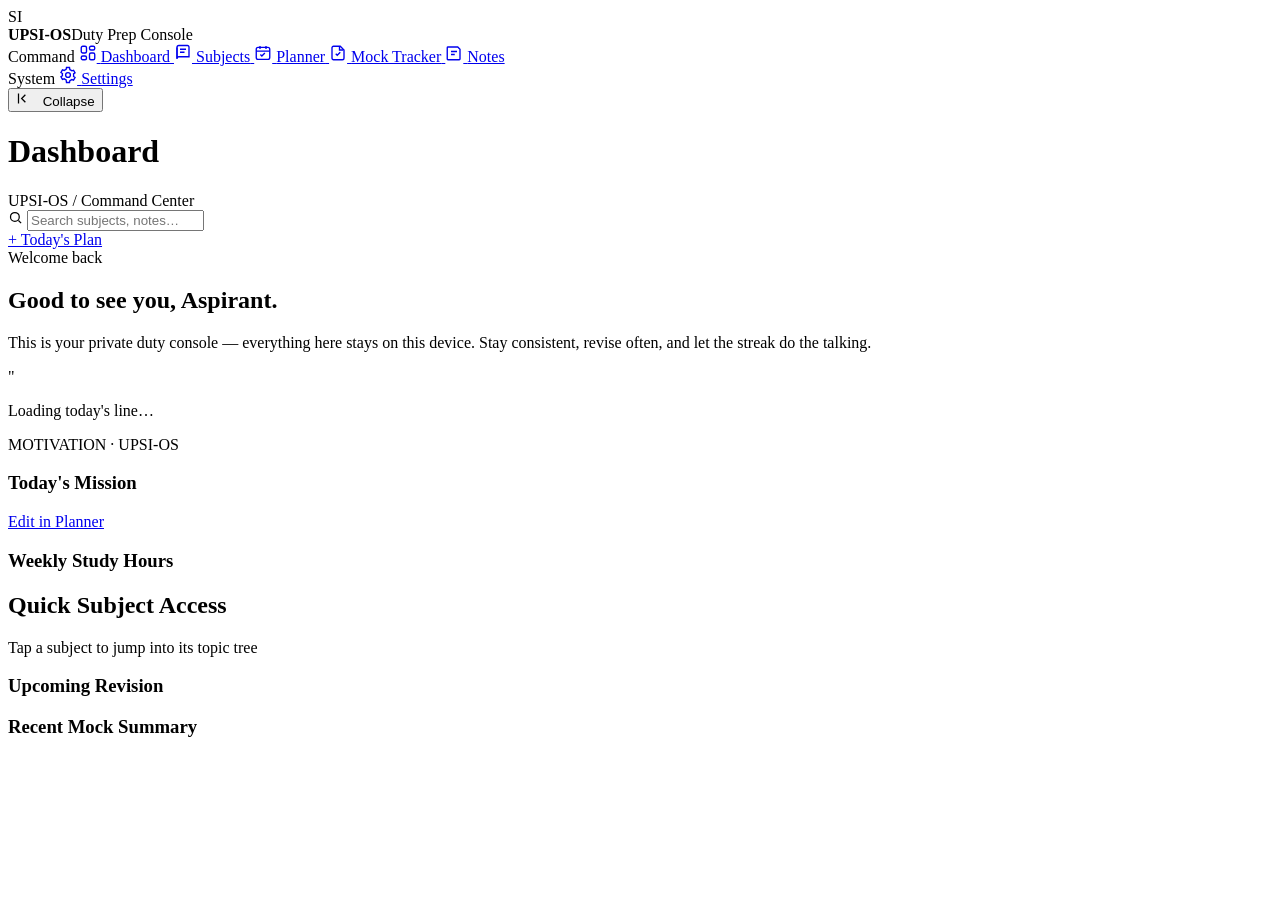
==== index.html @ 26bcea8f "Add files via upload" ====
<!DOCTYPE html>
<html lang="en">
<head>
<meta charset="UTF-8" />
<meta name="viewport" content="width=device-width, initial-scale=1.0" />
<title>Dashboard · UPSI-OS</title>
<meta name="description" content="UPSI-OS — an offline command center for UP SI exam preparation." />
<link rel="stylesheet" href="css/style.css" />
<link rel="stylesheet" href="css/dashboard.css" />
</head>
<body>

<div class="app-shell">

  <!-- ============================ SIDEBAR ============================ -->
  <aside class="sidebar">
    <div class="brand">
      <div class="brand-mark">SI</div>
      <div class="brand-text"><strong>UPSI-OS</strong><span>Duty Prep Console</span></div>
    </div>

    <nav class="nav-group">
      <span class="nav-label">Command</span>
      <a class="nav-link active" href="index.html">
        <span class="icon-wrap"></span>
        <span class="icon">
          <svg viewBox="0 0 24 24" width="18" height="18" fill="none" stroke="currentColor" stroke-width="1.8"><rect x="3" y="3" width="7" height="9" rx="2"/><rect x="14" y="3" width="7" height="5" rx="2"/><rect x="14" y="12" width="7" height="9" rx="2"/><rect x="3" y="16" width="7" height="5" rx="2"/></svg>
        </span>
        <span>Dashboard</span>
      </a>
      <a class="nav-link" href="subjects.html">
        <span class="icon"><svg viewBox="0 0 24 24" width="18" height="18" fill="none" stroke="currentColor" stroke-width="1.8"><path d="M4 19.5A2.5 2.5 0 0 1 6.5 17H20V4a2 2 0 0 0-2-2H6.5A2.5 2.5 0 0 0 4 4.5v15Z"/><path d="M4 19.5V4.5"/><path d="M8 7h8M8 11h6"/></svg></span>
        <span>Subjects</span>
      </a>
      <a class="nav-link" href="planner.html">
        <span class="icon"><svg viewBox="0 0 24 24" width="18" height="18" fill="none" stroke="currentColor" stroke-width="1.8"><rect x="3" y="4.5" width="18" height="16" rx="2.5"/><path d="M8 2.5v4M16 2.5v4M3 9.5h18"/><path d="m8.5 14 2 2 4-4"/></svg></span>
        <span>Planner</span>
      </a>
      <a class="nav-link" href="mock.html">
        <span class="icon"><svg viewBox="0 0 24 24" width="18" height="18" fill="none" stroke="currentColor" stroke-width="1.8"><path d="M4 19V5a2 2 0 0 1 2-2h9l5 5v11a2 2 0 0 1-2 2H6a2 2 0 0 1-2-2Z"/><path d="M14 3v5h5M9 13l2 2 4-4"/></svg></span>
        <span>Mock Tracker</span>
      </a>
      <a class="nav-link" href="notes.html">
        <span class="icon"><svg viewBox="0 0 24 24" width="18" height="18" fill="none" stroke="currentColor" stroke-width="1.8"><path d="M4 4h13l3 3v13a1 1 0 0 1-1 1H4a1 1 0 0 1-1-1V5a1 1 0 0 1 1-1Z"/><path d="M8 10h8M8 14h5"/></svg></span>
        <span>Notes</span>
      </a>
    </nav>

    <nav class="nav-group">
      <span class="nav-label">System</span>
      <a class="nav-link" href="settings.html">
        <span class="icon"><svg viewBox="0 0 24 24" width="18" height="18" fill="none" stroke="currentColor" stroke-width="1.8"><circle cx="12" cy="12" r="3.2"/><path d="M19.4 13.5a7.9 7.9 0 0 0 0-3l2-1.4-2-3.4-2.3.7a8 8 0 0 0-2.6-1.5L14 2h-4l-.5 2.4a8 8 0 0 0-2.6 1.5l-2.3-.7-2 3.4 2 1.4a7.9 7.9 0 0 0 0 3l-2 1.4 2 3.4 2.3-.7c.77.65 1.65 1.16 2.6 1.5L10 22h4l.5-2.4a8 8 0 0 0 2.6-1.5l2.3.7 2-3.4-2-1.4Z"/></svg></span>
        <span>Settings</span>
      </a>
    </nav>

    <div class="sidebar-footer">
      <button class="sidebar-collapse-btn">
        <svg viewBox="0 0 24 24" width="15" height="15" fill="none" stroke="currentColor" stroke-width="2"><path d="M15 18l-6-6 6-6M4 4v16"/></svg>
        <span class="collapse-label" style="margin-left:8px">Collapse</span>
      </button>
    </div>
  </aside>

  <!-- ============================ TOPBAR ============================= -->
  <header class="topbar">
    <div class="topbar-title">
      <h1>Dashboard</h1>
      <span class="breadcrumb">UPSI-OS / Command Center</span>
    </div>
    <div class="topbar-actions">
      <div class="topbar-search">
        <svg viewBox="0 0 24 24" width="15" height="15" fill="none" stroke="currentColor" stroke-width="2"><circle cx="11" cy="11" r="7"/><path d="m21 21-4.3-4.3"/></svg>
        <input type="search" placeholder="Search subjects, notes…" onkeydown="if(event.key==='Enter'){location.href='subjects.html'}" />
      </div>
      <a href="planner.html" class="btn btn-primary btn-sm">+ Today's Plan</a>
    </div>
  </header>

  <!-- ============================ MAIN =============================== -->
  <main class="main page-fade">

    <div class="dash-hero">
      <div class="card hero-welcome">
        <span class="eyebrow">Welcome back</span>
        <h2>Good to see you, <span data-hero-name>Aspirant</span>.</h2>
        <p>This is your private duty console — everything here stays on this device. Stay consistent, revise often, and let the streak do the talking.</p>
        <div class="countdown" data-countdown></div>
      </div>
      <div class="card quote-card">
        <span class="mark">"</span>
        <p data-quote-text>Loading today's line…</p>
        <span>MOTIVATION · UPSI-OS</span>
      </div>
    </div>

    <div class="section">
      <div class="grid grid-4 stat-row" data-stat-row></div>
    </div>

    <div class="grid grid-2 section">
      <div class="card mission-card">
        <div class="card-title">
          <h3>Today's Mission</h3>
          <a class="btn btn-ghost btn-sm" href="planner.html">Edit in Planner</a>
        </div>
        <ul data-mission-list></ul>
      </div>

      <div class="card">
        <div class="card-title"><h3>Weekly Study Hours</h3></div>
        <div class="weekly-bars" data-weekly-bars></div>
      </div>
    </div>

    <div class="section">
      <div class="section-head">
        <h2>Quick Subject Access</h2>
        <span class="hint">Tap a subject to jump into its topic tree</span>
      </div>
      <div class="grid grid-3 subject-quick-grid" data-subject-quick-grid></div>
    </div>

    <div class="grid grid-2 section">
      <div class="card">
        <div class="card-title"><h3>Upcoming Revision</h3></div>
        <div class="revision-list" data-revision-list></div>
      </div>
      <div class="card" data-mock-summary>
        <div class="card-title"><h3>Recent Mock Summary</h3></div>
      </div>
    </div>

  </main>

  <!-- ============================ STATUSBAR =========================== -->
  <footer class="statusbar" data-statusbar></footer>

</div>

<script src="js/storage.js"></script>
<script src="js/app.js"></script>
<script src="js/dashboard.js"></script>
</body>
</html>
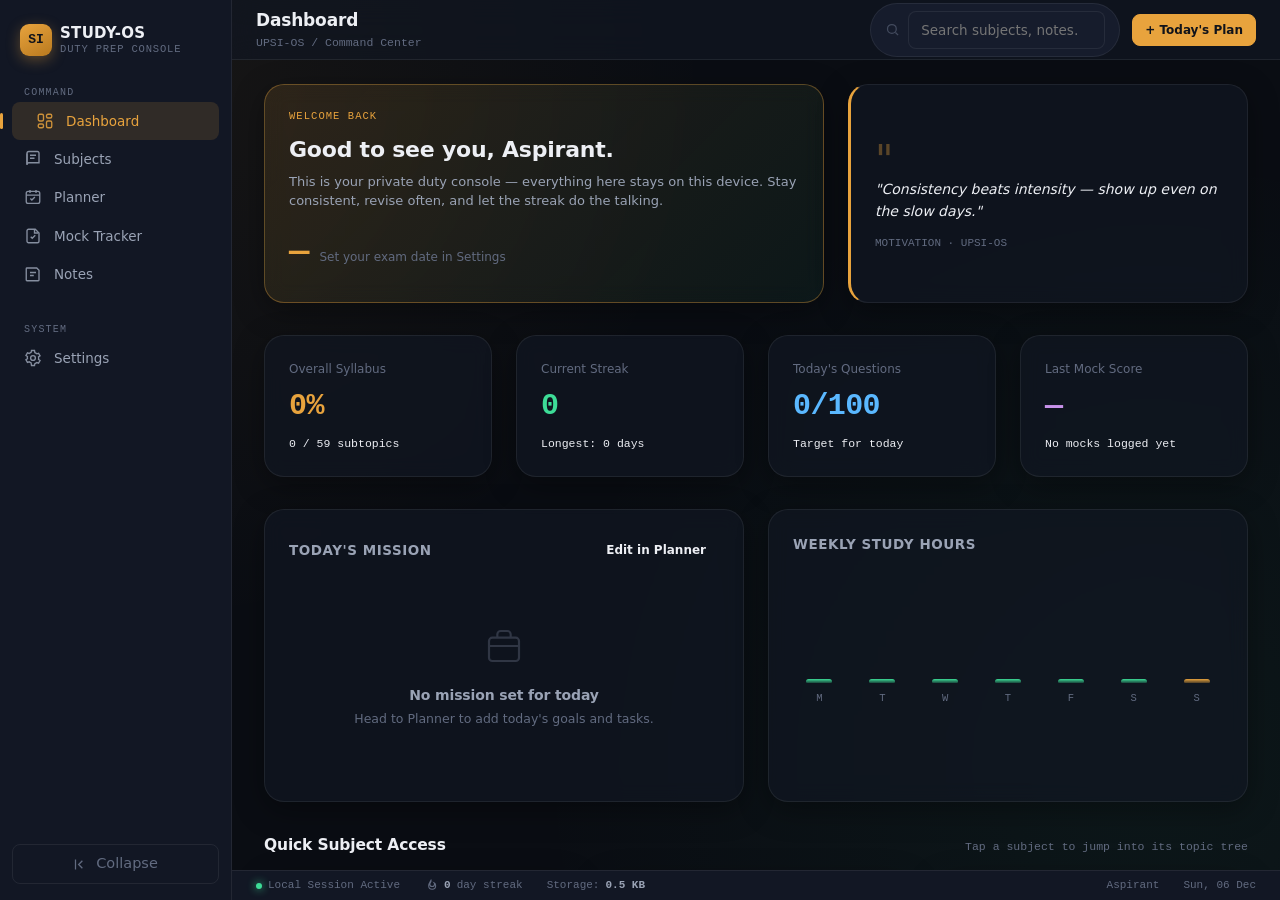
==== commit 33049411: "Add files via upload" ====
--- a/index.html
+++ b/index.html
@@ -16,7 +16,7 @@
   <aside class="sidebar">
     <div class="brand">
       <div class="brand-mark">SI</div>
-      <div class="brand-text"><strong>UPSI-OS</strong><span>Duty Prep Console</span></div>
+      <div class="brand-text"><strong>STUDY-OS</strong><span>Duty Prep Console</span></div>
     </div>
 
     <nav class="nav-group">
--- a/css/style.css
+++ b/css/style.css
@@ -0,0 +1,697 @@
+/* ==========================================================================
+   UPSI-OS · style.css
+   Core design tokens, reset, shell layout (sidebar / topbar / statusbar)
+   and shared component primitives (cards, buttons, inputs, badges, modals).
+   Fonts are system-stack only by design — the app must run with zero
+   network access, so no external font/CDN requests are ever made.
+   ========================================================================== */
+
+/* ---------------------------------------------------------------------- */
+/* 1. Design tokens                                                       */
+/* ---------------------------------------------------------------------- */
+:root {
+  /* Surfaces */
+  --bg-base: #0a0d13;
+  --bg-base-alt: #0d1119;
+  --bg-panel: #121724;
+  --bg-panel-raised: #161c2c;
+  --bg-glass: rgba(18, 23, 36, 0.66);
+  --bg-glass-strong: rgba(22, 28, 44, 0.82);
+  --bg-hover: rgba(255, 255, 255, 0.045);
+  --bg-active: rgba(255, 255, 255, 0.07);
+
+  /* Borders */
+  --border: rgba(255, 255, 255, 0.07);
+  --border-strong: rgba(255, 255, 255, 0.14);
+  --border-accent: rgba(232, 163, 61, 0.35);
+
+  /* Accents — a duty-roster palette: gold for command/priority,
+     teal for progress/completion, blue for information, red for gaps. */
+  --accent-gold: #e8a33d;
+  --accent-gold-dim: rgba(232, 163, 61, 0.14);
+  --accent-teal: #3ddc97;
+  --accent-teal-dim: rgba(61, 220, 151, 0.14);
+  --accent-blue: #5ab8ff;
+  --accent-blue-dim: rgba(90, 184, 255, 0.14);
+  --accent-red: #e5484d;
+  --accent-red-dim: rgba(229, 72, 77, 0.14);
+  --accent-purple: #c792ea;
+  --accent-purple-dim: rgba(199, 146, 234, 0.14);
+
+  /* Text */
+  --text-primary: #edeff4;
+  --text-secondary: #9aa3b5;
+  --text-muted: #626b80;
+  --text-on-accent: #10131a;
+
+  /* Typography — system stacks only (offline-safe) */
+  --font-display: "Segoe UI Semibold", "Segoe UI", -apple-system, system-ui, "Helvetica Neue", Arial, sans-serif;
+  --font-body: -apple-system, "Segoe UI", system-ui, Roboto, "Helvetica Neue", Arial, sans-serif;
+  --font-mono: "Cascadia Code", "Consolas", "SFMono-Regular", Menlo, "Liberation Mono", monospace;
+
+  /* Radii / spacing */
+  --radius-sm: 8px;
+  --radius-md: 14px;
+  --radius-lg: 20px;
+  --radius-pill: 999px;
+
+  --space-1: 4px;
+  --space-2: 8px;
+  --space-3: 12px;
+  --space-4: 16px;
+  --space-5: 24px;
+  --space-6: 32px;
+  --space-7: 48px;
+
+  /* Motion */
+  --ease-out: cubic-bezier(0.16, 1, 0.3, 1);
+  --dur-fast: 120ms;
+  --dur-med: 220ms;
+  --dur-slow: 420ms;
+
+  /* Shell dimensions */
+  --sidebar-w: 232px;
+  --sidebar-w-collapsed: 72px;
+  --topbar-h: 60px;
+  --statusbar-h: 30px;
+
+  --shadow-card: 0 8px 30px rgba(0, 0, 0, 0.35);
+  --shadow-pop: 0 16px 48px rgba(0, 0, 0, 0.5);
+}
+
+[data-theme="light"] {
+  --bg-base: #f3f2ee;
+  --bg-base-alt: #eceae4;
+  --bg-panel: #ffffff;
+  --bg-panel-raised: #ffffff;
+  --bg-glass: rgba(255, 255, 255, 0.72);
+  --bg-glass-strong: rgba(255, 255, 255, 0.88);
+  --bg-hover: rgba(10, 13, 19, 0.04);
+  --bg-active: rgba(10, 13, 19, 0.07);
+  --border: rgba(10, 13, 19, 0.09);
+  --border-strong: rgba(10, 13, 19, 0.16);
+  --text-primary: #191c22;
+  --text-secondary: #565f72;
+  --text-muted: #8890a0;
+  --text-on-accent: #10131a;
+  --shadow-card: 0 8px 30px rgba(20, 20, 30, 0.08);
+  --shadow-pop: 0 16px 48px rgba(20, 20, 30, 0.14);
+}
+
+/* ---------------------------------------------------------------------- */
+/* 2. Reset                                                                */
+/* ---------------------------------------------------------------------- */
+*, *::before, *::after { box-sizing: border-box; }
+html, body { height: 100%; }
+body {
+  margin: 0;
+  background: var(--bg-base);
+  background-image:
+    radial-gradient(circle at 12% 8%, rgba(232, 163, 61, 0.06), transparent 40%),
+    radial-gradient(circle at 90% 85%, rgba(61, 220, 151, 0.05), transparent 45%);
+  background-attachment: fixed;
+  color: var(--text-primary);
+  font-family: var(--font-body);
+  font-size: 14.5px;
+  line-height: 1.5;
+  -webkit-font-smoothing: antialiased;
+  overflow: hidden;
+}
+h1, h2, h3, h4, h5 { font-family: var(--font-display); margin: 0; letter-spacing: -0.01em; }
+p { margin: 0; }
+ul, ol { margin: 0; padding: 0; list-style: none; }
+button { font: inherit; color: inherit; }
+input, textarea, select, button { font-family: var(--font-body); }
+a { color: inherit; text-decoration: none; }
+::selection { background: var(--accent-gold-dim); color: var(--text-primary); }
+
+/* Scrollbars */
+::-webkit-scrollbar { width: 9px; height: 9px; }
+::-webkit-scrollbar-track { background: transparent; }
+::-webkit-scrollbar-thumb { background: var(--border-strong); border-radius: var(--radius-pill); }
+::-webkit-scrollbar-thumb:hover { background: var(--text-muted); }
+
+/* Reduced motion */
+@media (prefers-reduced-motion: reduce) {
+  *, *::before, *::after { animation-duration: 0.001ms !important; transition-duration: 0.001ms !important; }
+}
+
+/* Visible keyboard focus everywhere */
+:focus-visible {
+  outline: 2px solid var(--accent-gold);
+  outline-offset: 2px;
+  border-radius: 4px;
+}
+
+/* ---------------------------------------------------------------------- */
+/* 3. App shell                                                           */
+/* ---------------------------------------------------------------------- */
+.app-shell {
+  display: grid;
+  grid-template-columns: var(--sidebar-w) 1fr;
+  grid-template-rows: var(--topbar-h) 1fr var(--statusbar-h);
+  grid-template-areas:
+    "sidebar topbar"
+    "sidebar main"
+    "sidebar statusbar";
+  height: 100vh;
+  width: 100vw;
+  transition: grid-template-columns var(--dur-med) var(--ease-out);
+}
+.app-shell.sidebar-collapsed { grid-template-columns: var(--sidebar-w-collapsed) 1fr; }
+
+/* --- Sidebar --- */
+.sidebar {
+  grid-area: sidebar;
+  background: var(--bg-panel);
+  border-right: 1px solid var(--border);
+  display: flex;
+  flex-direction: column;
+  padding: var(--space-4) var(--space-3);
+  overflow: hidden;
+}
+.brand {
+  display: flex;
+  align-items: center;
+  gap: var(--space-2);
+  padding: var(--space-2) var(--space-2) var(--space-5);
+  white-space: nowrap;
+}
+.brand-mark {
+  width: 32px; height: 32px; flex: none;
+  border-radius: 9px;
+  background: linear-gradient(150deg, var(--accent-gold), #b97a1f);
+  display: flex; align-items: center; justify-content: center;
+  font-family: var(--font-mono); font-weight: 700; font-size: 13px;
+  color: var(--text-on-accent);
+  box-shadow: 0 4px 14px rgba(232, 163, 61, 0.35);
+}
+.brand-text { display: flex; flex-direction: column; line-height: 1.15; overflow: hidden; }
+.brand-text strong { font-family: var(--font-display); font-size: 15px; letter-spacing: 0.02em; }
+.brand-text span { font-size: 10.5px; color: var(--text-muted); font-family: var(--font-mono); text-transform: uppercase; letter-spacing: 0.08em; }
+
+.nav-group { margin-bottom: var(--space-5); }
+.nav-label {
+  font-family: var(--font-mono);
+  font-size: 10px;
+  letter-spacing: 0.12em;
+  text-transform: uppercase;
+  color: var(--text-muted);
+  padding: 0 var(--space-3);
+  margin-bottom: var(--space-2);
+  white-space: nowrap;
+}
+.nav-link {
+  display: flex;
+  align-items: center;
+  gap: var(--space-3);
+  padding: 9px var(--space-3);
+  border-radius: var(--radius-sm);
+  color: var(--text-secondary);
+  cursor: pointer;
+  font-size: 13.5px;
+  font-weight: 500;
+  white-space: nowrap;
+  transition: background var(--dur-fast) var(--ease-out), color var(--dur-fast) var(--ease-out);
+  position: relative;
+}
+.nav-link .icon { flex: none; width: 18px; height: 18px; opacity: 0.85; }
+.nav-link:hover { background: var(--bg-hover); color: var(--text-primary); }
+.nav-link.active { background: var(--accent-gold-dim); color: var(--accent-gold); }
+.nav-link.active::before {
+  content: "";
+  position: absolute; left: -12px; top: 50%; transform: translateY(-50%);
+  width: 3px; height: 16px; border-radius: var(--radius-pill);
+  background: var(--accent-gold);
+}
+.sidebar-footer { margin-top: auto; }
+.sidebar-collapse-btn {
+  display: flex; align-items: center; justify-content: center;
+  width: 100%; padding: var(--space-2);
+  border: 1px solid var(--border); background: transparent;
+  border-radius: var(--radius-sm); color: var(--text-muted); cursor: pointer;
+  transition: all var(--dur-fast) var(--ease-out);
+}
+.sidebar-collapse-btn:hover { color: var(--text-primary); border-color: var(--border-strong); }
+
+.app-shell.sidebar-collapsed .brand-text,
+.app-shell.sidebar-collapsed .nav-label,
+.app-shell.sidebar-collapsed .nav-link span,
+.app-shell.sidebar-collapsed .collapse-label { display: none; }
+.app-shell.sidebar-collapsed .nav-link { justify-content: center; }
+.app-shell.sidebar-collapsed .brand { justify-content: center; padding-inline: 0; }
+
+/* --- Topbar --- */
+.topbar {
+  grid-area: topbar;
+  display: flex; align-items: center; justify-content: space-between;
+  padding: 0 var(--space-5);
+  border-bottom: 1px solid var(--border);
+  background: var(--bg-glass);
+  backdrop-filter: blur(14px);
+  -webkit-backdrop-filter: blur(14px);
+}
+.topbar-title { display: flex; flex-direction: column; }
+.topbar-title h1 { font-size: 17px; }
+.topbar-title .breadcrumb { font-size: 11.5px; color: var(--text-muted); font-family: var(--font-mono); }
+.topbar-actions { display: flex; align-items: center; gap: var(--space-3); }
+.topbar-search {
+  display: flex; align-items: center; gap: var(--space-2);
+  background: var(--bg-panel-raised);
+  border: 1px solid var(--border);
+  border-radius: var(--radius-pill);
+  padding: 7px 14px;
+  min-width: 220px;
+  color: var(--text-muted);
+  transition: border-color var(--dur-fast);
+}
+.topbar-search:focus-within { border-color: var(--border-accent); }
+.topbar-search input { background: none; border: none; outline: none; color: var(--text-primary); width: 100%; font-size: 13px; }
+.topbar-search svg { flex: none; opacity: 0.6; }
+
+/* --- Statusbar (signature element) --- */
+.statusbar {
+  grid-area: statusbar;
+  display: flex; align-items: center; justify-content: space-between;
+  padding: 0 var(--space-5);
+  background: var(--bg-panel);
+  border-top: 1px solid var(--border);
+  font-family: var(--font-mono);
+  font-size: 11px;
+  color: var(--text-muted);
+}
+.statusbar-group { display: flex; align-items: center; gap: var(--space-5); }
+.statusbar-item { display: flex; align-items: center; gap: 6px; }
+.statusbar-dot { width: 6px; height: 6px; border-radius: 50%; background: var(--accent-teal); box-shadow: 0 0 8px var(--accent-teal); }
+.statusbar-item strong { color: var(--text-secondary); font-weight: 600; }
+
+/* --- Main --- */
+.main {
+  grid-area: main;
+  overflow-y: auto;
+  padding: var(--space-5) var(--space-6) var(--space-7);
+}
+.page-fade { animation: fadeUp var(--dur-slow) var(--ease-out) both; }
+@keyframes fadeUp { from { opacity: 0; transform: translateY(8px); } to { opacity: 1; transform: translateY(0); } }
+
+/* ---------------------------------------------------------------------- */
+/* 4. Layout helpers                                                       */
+/* ---------------------------------------------------------------------- */
+.grid { display: grid; gap: var(--space-5); }
+.grid-2 { grid-template-columns: repeat(2, 1fr); }
+.grid-3 { grid-template-columns: repeat(3, 1fr); }
+.grid-4 { grid-template-columns: repeat(4, 1fr); }
+.flex { display: flex; }
+.flex-col { display: flex; flex-direction: column; }
+.items-center { align-items: center; }
+.justify-between { justify-content: space-between; }
+.gap-2 { gap: var(--space-2); }
+.gap-3 { gap: var(--space-3); }
+.gap-4 { gap: var(--space-4); }
+.section { margin-bottom: var(--space-6); }
+.section-head { display: flex; align-items: baseline; justify-content: space-between; margin-bottom: var(--space-4); }
+.section-head h2 { font-size: 15.5px; }
+.section-head .hint { font-size: 11.5px; color: var(--text-muted); font-family: var(--font-mono); }
+.eyebrow {
+  font-family: var(--font-mono); font-size: 10.5px; letter-spacing: 0.1em; text-transform: uppercase;
+  color: var(--accent-gold); margin-bottom: var(--space-2); display: block;
+}
+
+/* ---------------------------------------------------------------------- */
+/* 5. Cards                                                                 */
+/* ---------------------------------------------------------------------- */
+.card {
+  background: var(--bg-glass);
+  border: 1px solid var(--border);
+  border-radius: var(--radius-lg);
+  padding: var(--space-5);
+  backdrop-filter: blur(10px);
+  -webkit-backdrop-filter: blur(10px);
+  box-shadow: var(--shadow-card);
+  transition: transform var(--dur-med) var(--ease-out), border-color var(--dur-med) var(--ease-out);
+}
+.card:hover { border-color: var(--border-strong); }
+.card.lift:hover { transform: translateY(-3px); }
+.card-compact { padding: var(--space-4); }
+.card-title { display: flex; align-items: center; justify-content: space-between; margin-bottom: var(--space-3); }
+.card-title h3 { font-size: 13.5px; color: var(--text-secondary); font-weight: 600; text-transform: uppercase; letter-spacing: 0.04em; }
+
+.stat-card { display: flex; flex-direction: column; gap: 6px; }
+.stat-card .stat-value { font-family: var(--font-mono); font-size: 30px; font-weight: 700; letter-spacing: -0.02em; }
+.stat-card .stat-label { font-size: 12px; color: var(--text-muted); }
+.stat-card .stat-delta { font-size: 11.5px; font-family: var(--font-mono); }
+.stat-delta.up { color: var(--accent-teal); }
+.stat-delta.down { color: var(--accent-red); }
+
+/* ---------------------------------------------------------------------- */
+/* 6. Buttons                                                               */
+/* ---------------------------------------------------------------------- */
+.btn {
+  display: inline-flex; align-items: center; justify-content: center; gap: 8px;
+  padding: 9px 16px;
+  border-radius: var(--radius-sm);
+  border: 1px solid var(--border);
+  background: var(--bg-panel-raised);
+  color: var(--text-primary);
+  font-size: 13px; font-weight: 600;
+  cursor: pointer;
+  transition: all var(--dur-fast) var(--ease-out);
+}
+.btn:hover { border-color: var(--border-strong); background: var(--bg-hover); transform: translateY(-1px); }
+.btn:active { transform: translateY(0); }
+.btn-primary { background: var(--accent-gold); border-color: var(--accent-gold); color: var(--text-on-accent); }
+.btn-primary:hover { background: #f2ae48; box-shadow: 0 6px 18px rgba(232, 163, 61, 0.3); }
+.btn-ghost { background: transparent; border-color: transparent; }
+.btn-ghost:hover { background: var(--bg-hover); }
+.btn-danger { background: var(--accent-red-dim); border-color: rgba(229,72,77,0.3); color: var(--accent-red); }
+.btn-danger:hover { background: rgba(229,72,77,0.22); }
+.btn-sm { padding: 6px 12px; font-size: 12px; }
+.btn-icon { width: 34px; height: 34px; padding: 0; border-radius: var(--radius-sm); }
+.btn:disabled { opacity: 0.45; cursor: not-allowed; transform: none; }
+
+/* ---------------------------------------------------------------------- */
+/* 7. Forms                                                                 */
+/* ---------------------------------------------------------------------- */
+.field { display: flex; flex-direction: column; gap: 6px; margin-bottom: var(--space-4); }
+.field label { font-size: 12px; color: var(--text-secondary); font-weight: 600; }
+.field .field-hint { font-size: 11px; color: var(--text-muted); }
+input[type="text"], input[type="number"], input[type="date"], input[type="search"], textarea, select {
+  background: var(--bg-panel-raised);
+  border: 1px solid var(--border);
+  border-radius: var(--radius-sm);
+  padding: 10px 12px;
+  color: var(--text-primary);
+  font-size: 13.5px;
+  outline: none;
+  transition: border-color var(--dur-fast) var(--ease-out);
+  width: 100%;
+}
+textarea { resize: vertical; min-height: 90px; font-family: var(--font-body); line-height: 1.6; }
+input:focus, textarea:focus, select:focus { border-color: var(--accent-gold); }
+input[type="checkbox"] {
+  appearance: none; width: 18px; height: 18px; border-radius: 5px;
+  border: 1.5px solid var(--border-strong); background: var(--bg-panel-raised);
+  cursor: pointer; display: inline-flex; align-items: center; justify-content: center;
+  transition: all var(--dur-fast) var(--ease-out); flex: none;
+}
+input[type="checkbox"]:checked { background: var(--accent-teal); border-color: var(--accent-teal); }
+input[type="checkbox"]:checked::after {
+  content: ""; width: 5px; height: 9px; border: solid var(--text-on-accent); border-width: 0 2px 2px 0;
+  transform: rotate(45deg) translate(-1px, -1px);
+}
+input[type="range"] { -webkit-appearance: none; height: 4px; background: var(--border-strong); border-radius: var(--radius-pill); }
+input[type="range"]::-webkit-slider-thumb {
+  -webkit-appearance: none; width: 16px; height: 16px; border-radius: 50%;
+  background: var(--accent-gold); cursor: pointer; box-shadow: 0 0 0 4px var(--accent-gold-dim);
+}
+select { appearance: none; cursor: pointer; }
+
+/* ---------------------------------------------------------------------- */
+/* 8. Badges / pills / progress                                            */
+/* ---------------------------------------------------------------------- */
+.badge {
+  display: inline-flex; align-items: center; gap: 5px;
+  padding: 3px 10px; border-radius: var(--radius-pill);
+  font-size: 10.5px; font-weight: 700; letter-spacing: 0.03em; text-transform: uppercase;
+  font-family: var(--font-mono);
+}
+.badge-high { background: var(--accent-red-dim); color: var(--accent-red); }
+.badge-medium { background: var(--accent-gold-dim); color: var(--accent-gold); }
+.badge-low { background: var(--accent-blue-dim); color: var(--accent-blue); }
+.badge-done { background: var(--accent-teal-dim); color: var(--accent-teal); }
+.badge-neutral { background: var(--bg-hover); color: var(--text-muted); }
+
+.progress-track {
+  width: 100%; height: 8px; border-radius: var(--radius-pill);
+  background: var(--bg-hover); overflow: hidden; position: relative;
+}
+.progress-fill {
+  height: 100%; border-radius: var(--radius-pill);
+  background: linear-gradient(90deg, var(--accent-gold), var(--accent-teal));
+  transition: width var(--dur-slow) var(--ease-out);
+}
+.progress-track.thin { height: 5px; }
+
+/* ---------------------------------------------------------------------- */
+/* 9. Modal / toast                                                        */
+/* ---------------------------------------------------------------------- */
+.modal-overlay {
+  position: fixed; inset: 0; background: rgba(6, 8, 12, 0.6);
+  backdrop-filter: blur(4px);
+  display: flex; align-items: center; justify-content: center;
+  z-index: 200; opacity: 0; pointer-events: none;
+  transition: opacity var(--dur-med) var(--ease-out);
+}
+.modal-overlay.open { opacity: 1; pointer-events: auto; }
+.modal {
+  background: var(--bg-panel-raised); border: 1px solid var(--border-strong);
+  border-radius: var(--radius-lg); box-shadow: var(--shadow-pop);
+  width: min(520px, 90vw); max-height: 85vh; overflow-y: auto;
+  padding: var(--space-5);
+  transform: translateY(12px) scale(0.98); transition: transform var(--dur-med) var(--ease-out);
+}
+.modal-overlay.open .modal { transform: translateY(0) scale(1); }
+.modal-head { display: flex; align-items: center; justify-content: space-between; margin-bottom: var(--space-4); }
+.modal-head h3 { font-size: 16px; }
+
+.toast-stack { position: fixed; bottom: calc(var(--statusbar-h) + 16px); right: 20px; display: flex; flex-direction: column; gap: 8px; z-index: 300; }
+.toast {
+  background: var(--bg-panel-raised); border: 1px solid var(--border-strong);
+  border-left: 3px solid var(--accent-teal); border-radius: var(--radius-sm);
+  padding: 10px 16px; font-size: 12.5px; box-shadow: var(--shadow-pop);
+  animation: toastIn var(--dur-med) var(--ease-out) both;
+}
+.toast.error { border-left-color: var(--accent-red); }
+@keyframes toastIn { from { opacity: 0; transform: translateX(16px); } to { opacity: 1; transform: translateX(0); } }
+
+/* ---------------------------------------------------------------------- */
+/* 10. Empty states                                                         */
+/* ---------------------------------------------------------------------- */
+.empty-state {
+  display: flex; flex-direction: column; align-items: center; justify-content: center;
+  text-align: center; padding: var(--space-7) var(--space-4); color: var(--text-muted);
+}
+.empty-state .icon { opacity: 0.4; margin-bottom: var(--space-3); }
+.empty-state h4 { color: var(--text-secondary); font-size: 14px; margin-bottom: 4px; }
+.empty-state p { font-size: 12.5px; max-width: 320px; }
+
+/* ---------------------------------------------------------------------- */
+/* 11. Utility                                                              */
+/* ---------------------------------------------------------------------- */
+.text-muted { color: var(--text-muted); }
+.text-secondary { color: var(--text-secondary); }
+.mono { font-family: var(--font-mono); }
+.divider { height: 1px; background: var(--border); border: none; margin: var(--space-4) 0; }
+.chip {
+  display: inline-flex; align-items: center; gap: 6px; padding: 5px 12px;
+  border-radius: var(--radius-pill); border: 1px solid var(--border); font-size: 11.5px;
+  background: var(--bg-panel-raised); cursor: pointer; transition: all var(--dur-fast);
+}
+.chip:hover { border-color: var(--border-strong); }
+.chip.active { background: var(--accent-gold-dim); border-color: var(--border-accent); color: var(--accent-gold); }
+
+/* ---------------------------------------------------------------------- */
+/* 12. Responsive                                                          */
+/* ---------------------------------------------------------------------- */
+@media (max-width: 1100px) {
+  .grid-4 { grid-template-columns: repeat(2, 1fr); }
+  .grid-3 { grid-template-columns: repeat(2, 1fr); }
+}
+@media (max-width: 860px) {
+  :root { --sidebar-w: 72px; }
+  .brand-text, .nav-label, .nav-link span, .collapse-label { display: none; }
+  .nav-link { justify-content: center; }
+  .brand { justify-content: center; padding-inline: 0; }
+  .grid-2, .grid-3, .grid-4 { grid-template-columns: 1fr; }
+  .topbar-search { min-width: 140px; }
+}
+
+/* ---------------------------------------------------------------------- */
+/* 13. Notes page                                                          */
+/* ---------------------------------------------------------------------- */
+.notes-layout {
+  display: grid;
+  grid-template-columns: 300px 1fr;
+  gap: var(--space-5);
+  height: calc(100vh - var(--topbar-h) - var(--statusbar-h) - var(--space-5) * 2 - var(--space-7));
+  min-height: 480px;
+}
+.notes-list-panel { display: flex; flex-direction: column; overflow: hidden; padding: var(--space-4); }
+.notes-list { overflow-y: auto; display: flex; flex-direction: column; gap: 6px; margin-top: var(--space-3); flex: 1; }
+.note-list-item {
+  padding: 10px 12px; border-radius: var(--radius-sm); cursor: pointer;
+  border: 1px solid transparent; transition: all var(--dur-fast) var(--ease-out);
+}
+.note-list-item:hover { background: var(--bg-hover); }
+.note-list-item.active { background: var(--accent-gold-dim); border-color: var(--border-accent); }
+.note-list-item h5 { font-size: 12.5px; margin-bottom: 3px; white-space: nowrap; overflow: hidden; text-overflow: ellipsis; }
+.note-list-item p { font-size: 11px; color: var(--text-muted); white-space: nowrap; overflow: hidden; text-overflow: ellipsis; }
+.note-list-item .meta { display: flex; align-items: center; justify-content: space-between; margin-top: 6px; }
+.note-list-item .meta time { font-size: 10px; color: var(--text-muted); font-family: var(--font-mono); }
+
+.notes-editor-panel { display: flex; flex-direction: column; padding: var(--space-5); overflow: hidden; }
+.notes-editor-head { display: flex; align-items: center; gap: var(--space-3); margin-bottom: var(--space-3); }
+.notes-editor-head input[type="text"] { font-family: var(--font-display); font-size: 17px; font-weight: 600; border: none; background: none; padding: 6px 0; }
+.notes-editor-head input[type="text"]:focus { border: none; }
+.notes-toolbar { display: flex; align-items: center; gap: 6px; padding: 8px 0; border-bottom: 1px solid var(--border); margin-bottom: var(--space-3); }
+.notes-toolbar button {
+  width: 30px; height: 30px; border-radius: 6px; border: 1px solid transparent; background: transparent;
+  color: var(--text-secondary); cursor: pointer; font-weight: 700; font-size: 13px; display: flex; align-items: center; justify-content: center;
+  transition: all var(--dur-fast);
+}
+.notes-toolbar button:hover { background: var(--bg-hover); color: var(--text-primary); }
+.notes-toolbar button.active { background: var(--accent-gold-dim); color: var(--accent-gold); }
+.notes-toolbar .sep { width: 1px; height: 18px; background: var(--border); margin: 0 4px; }
+.note-body {
+  flex: 1; outline: none; overflow-y: auto; font-size: 13.5px; line-height: 1.75;
+  padding-right: 4px;
+}
+.note-body:empty::before { content: attr(data-placeholder); color: var(--text-muted); }
+.note-body b, .note-body strong { color: var(--text-primary); }
+.note-body ul { list-style: disc; padding-left: 22px; margin: 8px 0; }
+.note-body ul li { display: list-item; }
+
+@media (max-width: 900px) {
+  .notes-layout { grid-template-columns: 1fr; height: auto; }
+  .notes-list-panel { max-height: 260px; }
+}
+
+/* ---------------------------------------------------------------------- */
+/* 14. Settings page                                                       */
+/* ---------------------------------------------------------------------- */
+.settings-layout { grid-template-columns: 240px 1fr; align-items: start; }
+.settings-nav { display: flex; flex-direction: column; gap: 4px; padding: var(--space-3); position: sticky; top: 0; }
+.settings-nav button {
+  text-align: left; padding: 9px 12px; border-radius: var(--radius-sm); border: none;
+  background: transparent; color: var(--text-secondary); cursor: pointer; font-size: 13px; font-weight: 500;
+  transition: all var(--dur-fast);
+}
+.settings-nav button:hover { background: var(--bg-hover); color: var(--text-primary); }
+.settings-nav button.active { background: var(--accent-gold-dim); color: var(--accent-gold); }
+.settings-panel { display: none; }
+.settings-panel.active { display: block; animation: fadeUp var(--dur-med) var(--ease-out) both; }
+.settings-row { display: flex; align-items: center; justify-content: space-between; padding: var(--space-4) 0; border-bottom: 1px solid var(--border); gap: var(--space-4); }
+.settings-row:last-child { border-bottom: none; }
+.settings-row-text h4 { font-size: 13.5px; margin-bottom: 3px; }
+.settings-row-text p { font-size: 12px; color: var(--text-muted); max-width: 380px; }
+.theme-toggle { display: flex; gap: 8px; }
+.theme-option {
+  width: 56px; height: 40px; border-radius: 10px; cursor: pointer; border: 2px solid var(--border);
+  display: flex; align-items: center; justify-content: center; transition: all var(--dur-fast);
+}
+.theme-option.active { border-color: var(--accent-gold); }
+.theme-option.dark-swatch { background: linear-gradient(135deg, #11151f, #1c2233); }
+.theme-option.light-swatch { background: linear-gradient(135deg, #f3f2ee, #ffffff); }
+.storage-bar-wrap { margin-top: var(--space-4); }
+.storage-breakdown { display: flex; flex-direction: column; gap: 8px; margin-top: var(--space-4); }
+.storage-breakdown-row { display: flex; align-items: center; justify-content: space-between; font-size: 12px; }
+.storage-breakdown-row .key-dot { width: 8px; height: 8px; border-radius: 50%; display: inline-block; margin-right: 8px; }
+.danger-zone { border: 1px solid rgba(229,72,77,0.3); background: rgba(229,72,77,0.04); }
+
+@media (max-width: 900px) {
+  .settings-layout { grid-template-columns: 1fr; }
+  .settings-nav { flex-direction: row; overflow-x: auto; position: static; }
+}
+
+/* ---------------------------------------------------------------------- */
+/* 15. Subjects page - manage subject/topic/subtopic CRUD                  */
+/* ---------------------------------------------------------------------- */
+.color-swatch-row { display: flex; flex-wrap: wrap; gap: 10px; }
+.color-swatch {
+  width: 32px; height: 32px; border-radius: 50%; cursor: pointer;
+  border: 2px solid transparent; box-shadow: inset 0 0 0 2px rgba(0,0,0,0.15);
+  transition: all var(--dur-fast) var(--ease-out);
+}
+.color-swatch.selected { border-color: var(--text-primary); transform: scale(1.12); }
+
+.subject-progress-head-row { display: flex; align-items: center; justify-content: space-between; margin-bottom: 8px; gap: var(--space-3); }
+.subject-progress-actions { display: flex; align-items: center; gap: 8px; flex: none; }
+
+.add-subtopic-row { display: flex; gap: 8px; margin-top: 8px; }
+.add-subtopic-row input { flex: 1; padding: 7px 10px; font-size: 12.5px; }
+.add-subtopic-row button { flex: none; }
+
+.topic-card-head-actions { display: flex; align-items: center; gap: 4px; }
+
+/* ---------------------------------------------------------------------- */
+/* 16. Revision scheduling — new feature for date tracking                 */
+/* ---------------------------------------------------------------------- */
+.subtopic-overdue {
+  border-color: rgba(229, 72, 77, 0.4) !important;
+  background: rgba(229, 72, 77, 0.04) !important;
+}
+.subtopic-overdue .revision-date-input {
+  border-color: var(--accent-red) !important;
+}
+
+.revision-date-input {
+  min-width: 0;
+  font-family: var(--font-mono);
+  font-size: 11px;
+  padding: 4px 6px;
+  height: 26px;
+  background: var(--bg-panel);
+  border: 1px solid var(--border);
+  border-radius: var(--radius-sm);
+  color: var(--text-primary);
+  outline: none;
+  transition: border-color var(--dur-fast);
+}
+.revision-date-input:focus {
+  border-color: var(--accent-gold);
+}
+
+.revision-row.overdue {
+  border-left: 3px solid var(--accent-red);
+  margin-bottom: 6px;
+}
+.revision-row.overdue span:first-child {
+  color: var(--accent-red);
+}
+
+.revision-schedule-list .task-row {
+  display: flex;
+  align-items: center;
+  gap: 10px;
+  padding: 8px 10px;
+  border-radius: var(--radius-sm);
+  background: var(--bg-panel-raised);
+  border: 1px solid var(--border);
+}
+
+/* ---------------------------------------------------------------------- */
+/* 17. Collapsible topics                                                   */
+/* ---------------------------------------------------------------------- */
+.topic-header {
+  cursor: pointer;
+  user-select: none;
+  -webkit-user-select: none;
+}
+.topic-header .chevron {
+  flex: none;
+  color: var(--text-muted);
+  transition: transform var(--dur-med) var(--ease-out);
+}
+.topic-header .chevron.open {
+  transform: rotate(180deg);
+}
+.topic-body {
+  overflow: hidden;
+  max-height: 2000px;
+  opacity: 1;
+  transition: max-height var(--dur-med) var(--ease-out),
+              opacity var(--dur-med) var(--ease-out),
+              padding-top var(--dur-med) var(--ease-out),
+              padding-bottom var(--dur-med) var(--ease-out),
+              margin-top var(--dur-med) var(--ease-out),
+              margin-bottom var(--dur-med) var(--ease-out);
+}
+.topic-body.collapsed {
+  max-height: 0;
+  opacity: 0;
+  padding-top: 0 !important;
+  padding-bottom: 0 !important;
+  margin-top: 0 !important;
+  margin-bottom: 0 !important;
+  pointer-events: none;
+}
--- a/css/dashboard.css
+++ b/css/dashboard.css
@@ -0,0 +1,90 @@
+/* ==========================================================================
+   UPSI-OS · dashboard.css
+   ========================================================================== */
+
+.dash-hero {
+  display: grid;
+  grid-template-columns: 1.4fr 1fr;
+  gap: var(--space-5);
+  margin-bottom: var(--space-6);
+}
+
+.hero-welcome {
+  background: linear-gradient(135deg, rgba(232,163,61,0.12), rgba(61,220,151,0.05));
+  border: 1px solid var(--border-accent);
+}
+.hero-welcome h2 { font-size: 22px; margin-bottom: 6px; }
+.hero-welcome p { color: var(--text-secondary); font-size: 13px; max-width: 520px; }
+.hero-welcome .countdown {
+  margin-top: var(--space-4);
+  display: flex; align-items: baseline; gap: 10px;
+}
+.hero-welcome .countdown .num { font-family: var(--font-mono); font-size: 34px; font-weight: 700; color: var(--accent-gold); }
+.hero-welcome .countdown .lbl { font-size: 12px; color: var(--text-muted); }
+
+.quote-card {
+  display: flex; flex-direction: column; justify-content: center;
+  border-left: 3px solid var(--accent-gold);
+  position: relative;
+}
+.quote-card .mark { font-family: var(--font-display); font-size: 40px; color: var(--accent-gold); opacity: 0.35; line-height: 0.6; }
+.quote-card p { font-size: 14px; line-height: 1.6; font-style: italic; color: var(--text-primary); margin-top: 6px; }
+.quote-card span { display: block; margin-top: var(--space-3); font-size: 11px; color: var(--text-muted); font-family: var(--font-mono); }
+
+.stat-row { grid-template-columns: repeat(4, 1fr); margin-bottom: var(--space-6); }
+
+.mission-card ul { display: flex; flex-direction: column; gap: 10px; }
+.mission-item {
+  display: flex; align-items: center; gap: 12px;
+  padding: 10px 12px; border-radius: var(--radius-sm);
+  background: var(--bg-panel-raised); border: 1px solid var(--border);
+  transition: border-color var(--dur-fast);
+}
+.mission-item:hover { border-color: var(--border-strong); }
+.mission-item.done { opacity: 0.55; }
+.mission-item.done .mission-text { text-decoration: line-through; }
+.mission-text { flex: 1; font-size: 13px; }
+.mission-meta { font-size: 10.5px; font-family: var(--font-mono); color: var(--text-muted); }
+
+.weekly-bars {
+  display: flex; align-items: flex-end; gap: 10px; height: 140px; padding-top: var(--space-3);
+}
+.weekly-bar-col { flex: 1; display: flex; flex-direction: column; align-items: center; gap: 8px; height: 100%; justify-content: flex-end; }
+.weekly-bar {
+  width: 100%; max-width: 26px; border-radius: 6px 6px 3px 3px;
+  background: linear-gradient(180deg, var(--accent-teal), rgba(61,220,151,0.25));
+  transition: height var(--dur-slow) var(--ease-out);
+  min-height: 3px;
+}
+.weekly-bar-col.today .weekly-bar { background: linear-gradient(180deg, var(--accent-gold), rgba(232,163,61,0.3)); }
+.weekly-bar-label { font-size: 10.5px; color: var(--text-muted); font-family: var(--font-mono); }
+
+.subject-quick-grid { grid-template-columns: repeat(3, 1fr); }
+.subject-quick-card {
+  display: flex; flex-direction: column; gap: 10px; cursor: pointer;
+}
+.subject-quick-top { display: flex; align-items: center; justify-content: space-between; }
+.subject-dot { width: 10px; height: 10px; border-radius: 50%; flex: none; }
+.subject-quick-card h4 { font-size: 13.5px; }
+.subject-quick-pct { font-family: var(--font-mono); font-size: 12px; color: var(--text-muted); }
+
+.revision-list { display: flex; flex-direction: column; gap: 8px; }
+.revision-row {
+  display: flex; align-items: center; justify-content: space-between;
+  padding: 9px 12px; border-radius: var(--radius-sm); background: var(--bg-panel-raised); border: 1px solid var(--border);
+  font-size: 12.5px;
+}
+
+.mock-summary-row { display: flex; align-items: center; justify-content: space-between; gap: var(--space-4); }
+.mock-summary-score { text-align: center; }
+.mock-summary-score .val { font-family: var(--font-mono); font-size: 26px; font-weight: 700; }
+.mock-summary-score .lbl { font-size: 10.5px; color: var(--text-muted); }
+
+@media (max-width: 1100px) {
+  .dash-hero { grid-template-columns: 1fr; }
+  .stat-row { grid-template-columns: repeat(2, 1fr); }
+  .subject-quick-grid { grid-template-columns: 1fr 1fr; }
+}
+@media (max-width: 640px) {
+  .stat-row, .subject-quick-grid { grid-template-columns: 1fr; }
+}
